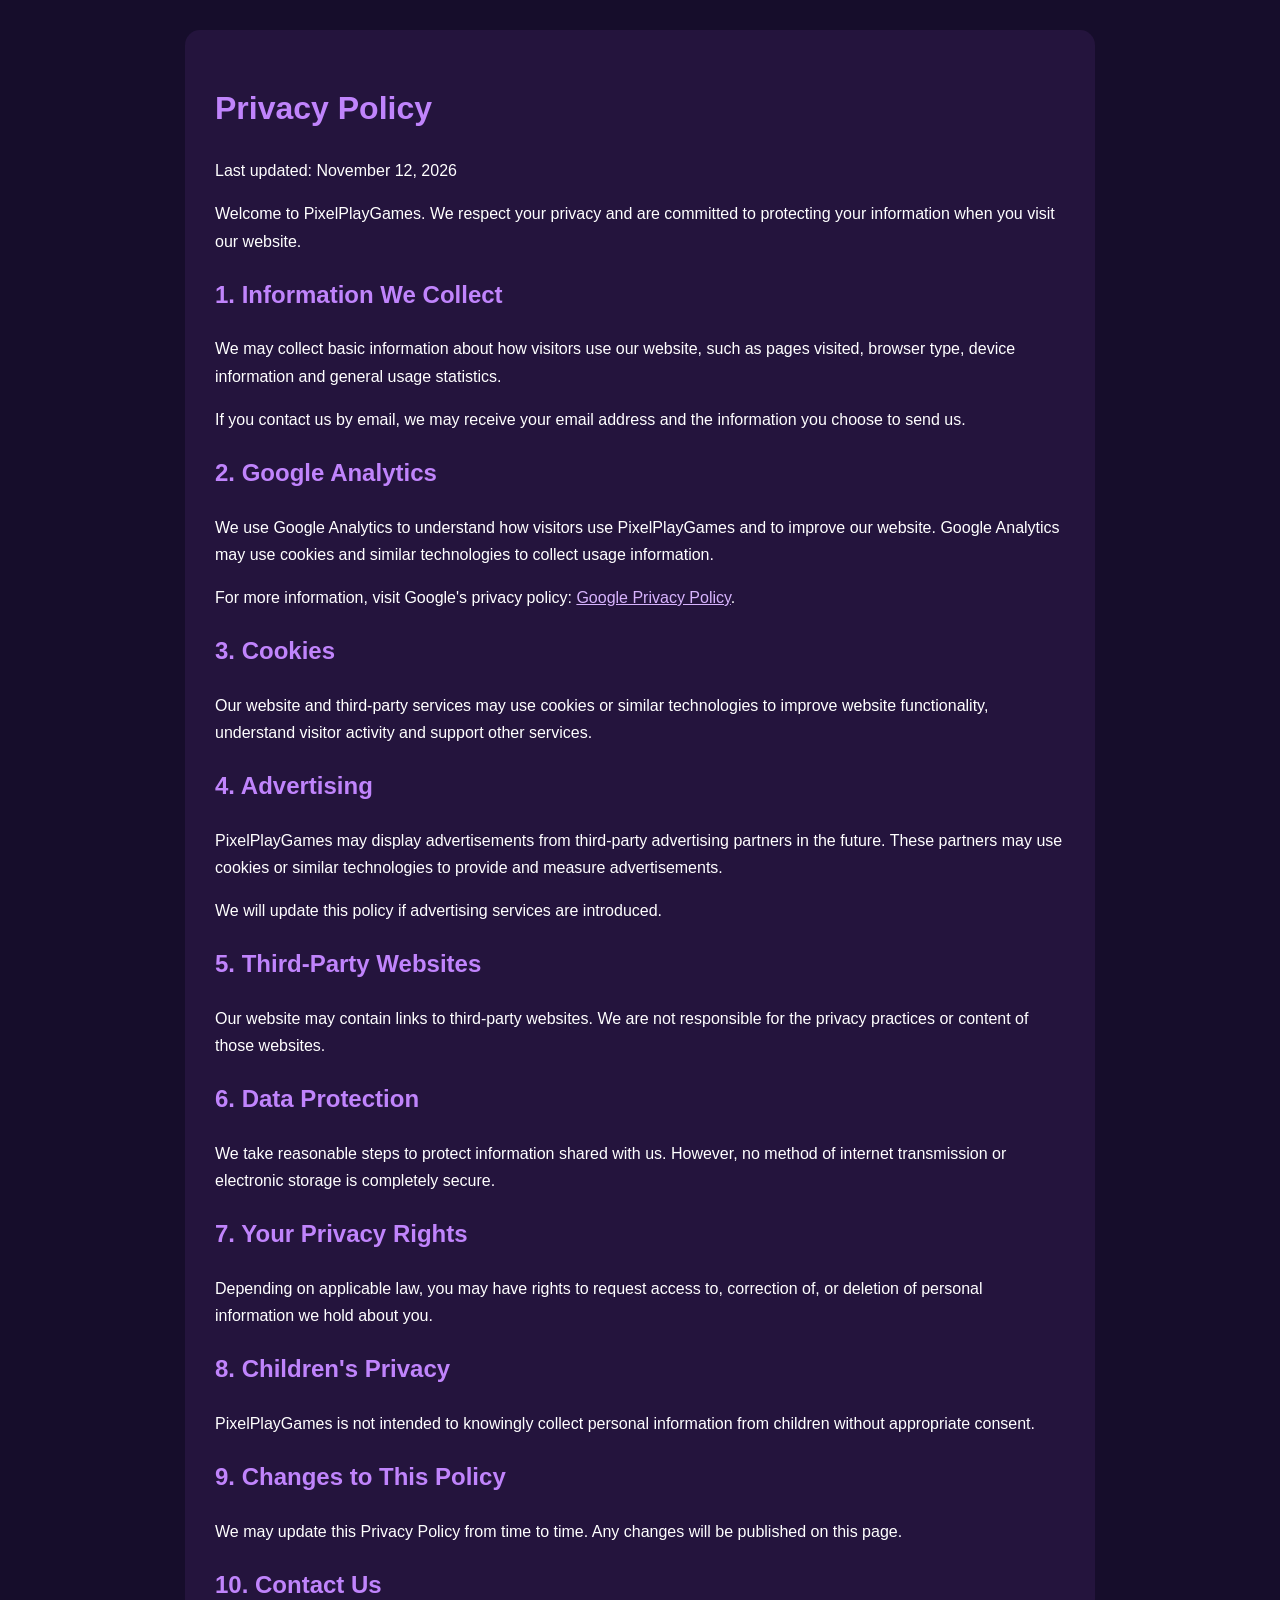
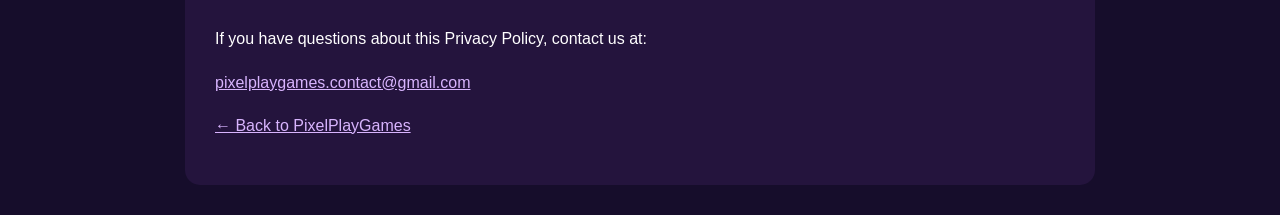
==== privacy.html @ abae4e37 "Create privacy.html" ====
<!DOCTYPE html>
<html lang="en">
<head>
  <meta charset="UTF-8">
  <meta name="viewport" content="width=device-width, initial-scale=1.0">
  <title>Privacy Policy | PixelPlayGames</title>
  <style>
    body {
      margin: 0;
      padding: 30px 20px;
      background: #160d2b;
      color: white;
      font-family: Arial, sans-serif;
      line-height: 1.7;
    }
    main {
      max-width: 850px;
      margin: auto;
      background: #24143d;
      padding: 30px;
      border-radius: 15px;
    }
    h1, h2 { color: #c084fc; }
    a { color: #d8b4fe; }
  </style>
</head>
<body>
<main>
  <h1>Privacy Policy</h1>
  <p>Last updated: November 12, 2026</p>

  <p>Welcome to PixelPlayGames. We respect your privacy and are committed to protecting your information when you visit our website.</p>

  <h2>1. Information We Collect</h2>
  <p>We may collect basic information about how visitors use our website, such as pages visited, browser type, device information and general usage statistics.</p>
  <p>If you contact us by email, we may receive your email address and the information you choose to send us.</p>

  <h2>2. Google Analytics</h2>
  <p>We use Google Analytics to understand how visitors use PixelPlayGames and to improve our website. Google Analytics may use cookies and similar technologies to collect usage information.</p>
  <p>For more information, visit Google's privacy policy: <a href="https://policies.google.com/privacy">Google Privacy Policy</a>.</p>

  <h2>3. Cookies</h2>
  <p>Our website and third-party services may use cookies or similar technologies to improve website functionality, understand visitor activity and support other services.</p>

  <h2>4. Advertising</h2>
  <p>PixelPlayGames may display advertisements from third-party advertising partners in the future. These partners may use cookies or similar technologies to provide and measure advertisements.</p>
  <p>We will update this policy if advertising services are introduced.</p>

  <h2>5. Third-Party Websites</h2>
  <p>Our website may contain links to third-party websites. We are not responsible for the privacy practices or content of those websites.</p>

  <h2>6. Data Protection</h2>
  <p>We take reasonable steps to protect information shared with us. However, no method of internet transmission or electronic storage is completely secure.</p>

  <h2>7. Your Privacy Rights</h2>
  <p>Depending on applicable law, you may have rights to request access to, correction of, or deletion of personal information we hold about you.</p>

  <h2>8. Children's Privacy</h2>
  <p>PixelPlayGames is not intended to knowingly collect personal information from children without appropriate consent.</p>

  <h2>9. Changes to This Policy</h2>
  <p>We may update this Privacy Policy from time to time. Any changes will be published on this page.</p>

  <h2>10. Contact Us</h2>
  <p>If you have questions about this Privacy Policy, contact us at:</p>
  <p><a href="mailto:pixelplaygames.contact@gmail.com">pixelplaygames.contact@gmail.com</a></p>

  <p><a href="https://pixelplaygames.github.io/">← Back to PixelPlayGames</a></p>
</main>
</body>
</html>
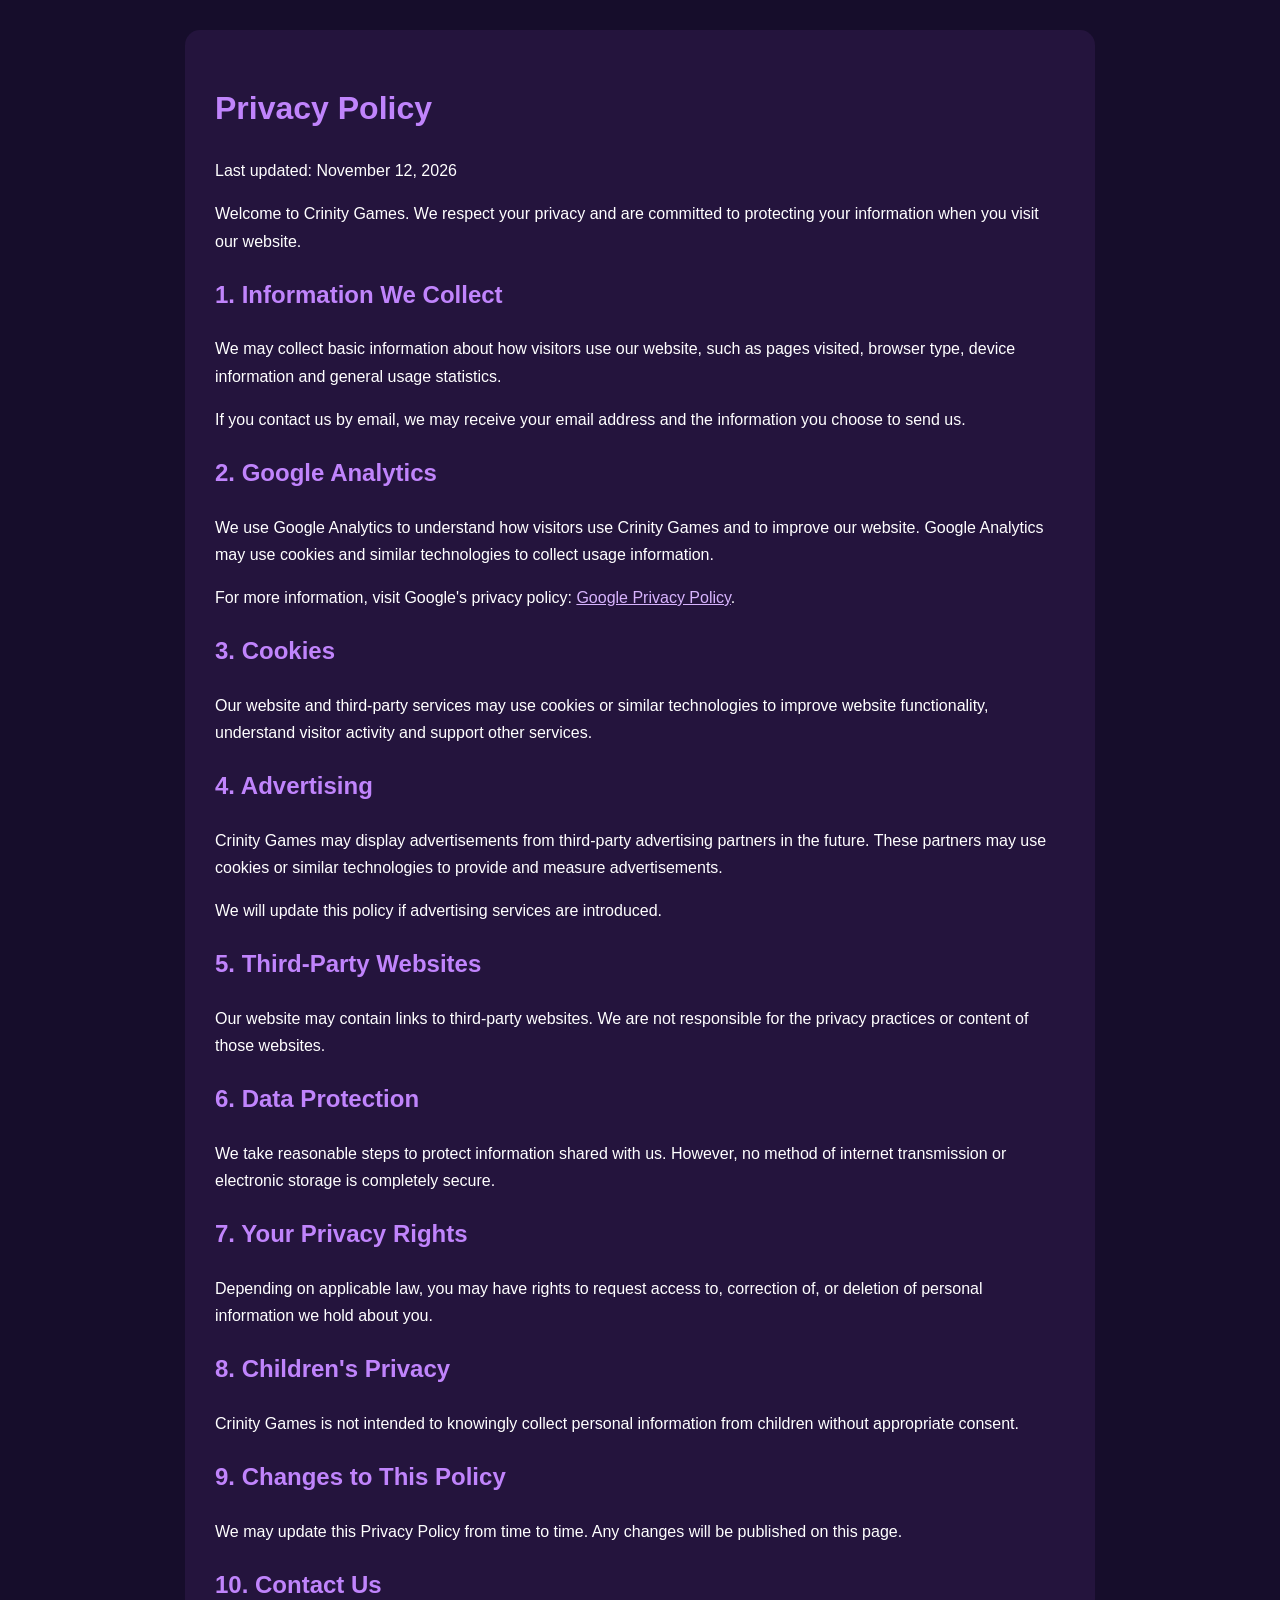
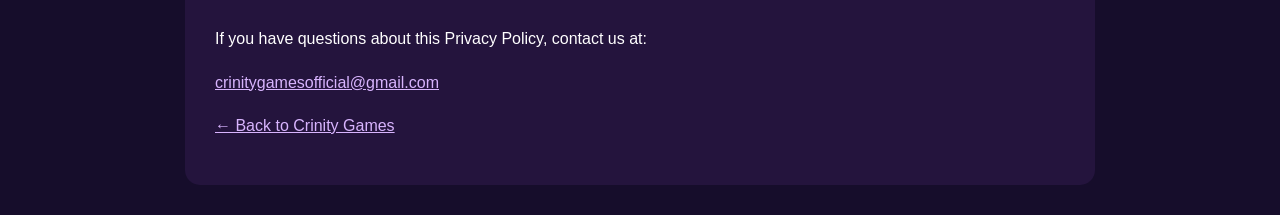
==== commit 6a2a3681: "Update privacy.html" ====
--- a/privacy.html
+++ b/privacy.html
@@ -4,7 +4,7 @@
 <head>
   <meta charset="UTF-8">
   <meta name="viewport" content="width=device-width, initial-scale=1.0">
-  <title>Privacy Policy | PixelPlayGames</title>
+  <title>Privacy Policy | Crinity Games</title>
   <style>
     body {
       margin: 0;
@@ -30,21 +30,21 @@
   <h1>Privacy Policy</h1>
   <p>Last updated: November 12, 2026</p>
 
-  <p>Welcome to PixelPlayGames. We respect your privacy and are committed to protecting your information when you visit our website.</p>
+  <p>Welcome to Crinity Games. We respect your privacy and are committed to protecting your information when you visit our website.</p>
 
   <h2>1. Information We Collect</h2>
   <p>We may collect basic information about how visitors use our website, such as pages visited, browser type, device information and general usage statistics.</p>
   <p>If you contact us by email, we may receive your email address and the information you choose to send us.</p>
 
   <h2>2. Google Analytics</h2>
-  <p>We use Google Analytics to understand how visitors use PixelPlayGames and to improve our website. Google Analytics may use cookies and similar technologies to collect usage information.</p>
+  <p>We use Google Analytics to understand how visitors use Crinity Games and to improve our website. Google Analytics may use cookies and similar technologies to collect usage information.</p>
   <p>For more information, visit Google's privacy policy: <a href="https://policies.google.com/privacy">Google Privacy Policy</a>.</p>
 
   <h2>3. Cookies</h2>
   <p>Our website and third-party services may use cookies or similar technologies to improve website functionality, understand visitor activity and support other services.</p>
 
   <h2>4. Advertising</h2>
-  <p>PixelPlayGames may display advertisements from third-party advertising partners in the future. These partners may use cookies or similar technologies to provide and measure advertisements.</p>
+  <p>Crinity Games may display advertisements from third-party advertising partners in the future. These partners may use cookies or similar technologies to provide and measure advertisements.</p>
   <p>We will update this policy if advertising services are introduced.</p>
 
   <h2>5. Third-Party Websites</h2>
@@ -57,16 +57,16 @@
   <p>Depending on applicable law, you may have rights to request access to, correction of, or deletion of personal information we hold about you.</p>
 
   <h2>8. Children's Privacy</h2>
-  <p>PixelPlayGames is not intended to knowingly collect personal information from children without appropriate consent.</p>
+  <p>Crinity Games is not intended to knowingly collect personal information from children without appropriate consent.</p>
 
   <h2>9. Changes to This Policy</h2>
   <p>We may update this Privacy Policy from time to time. Any changes will be published on this page.</p>
 
   <h2>10. Contact Us</h2>
   <p>If you have questions about this Privacy Policy, contact us at:</p>
-  <p><a href="mailto:pixelplaygames.contact@gmail.com">pixelplaygames.contact@gmail.com</a></p>
+  <p><a href="mailto:crinitygamesofficial@gmail.com">crinitygamesofficial@gmail.com</a></p>
 
-  <p><a href="https://pixelplaygames.github.io/">← Back to PixelPlayGames</a></p>
+  <p><a href="https://crinitygames.github.io/">← Back to Crinity Games</a></p>
 </main>
 </body>
 </html>
